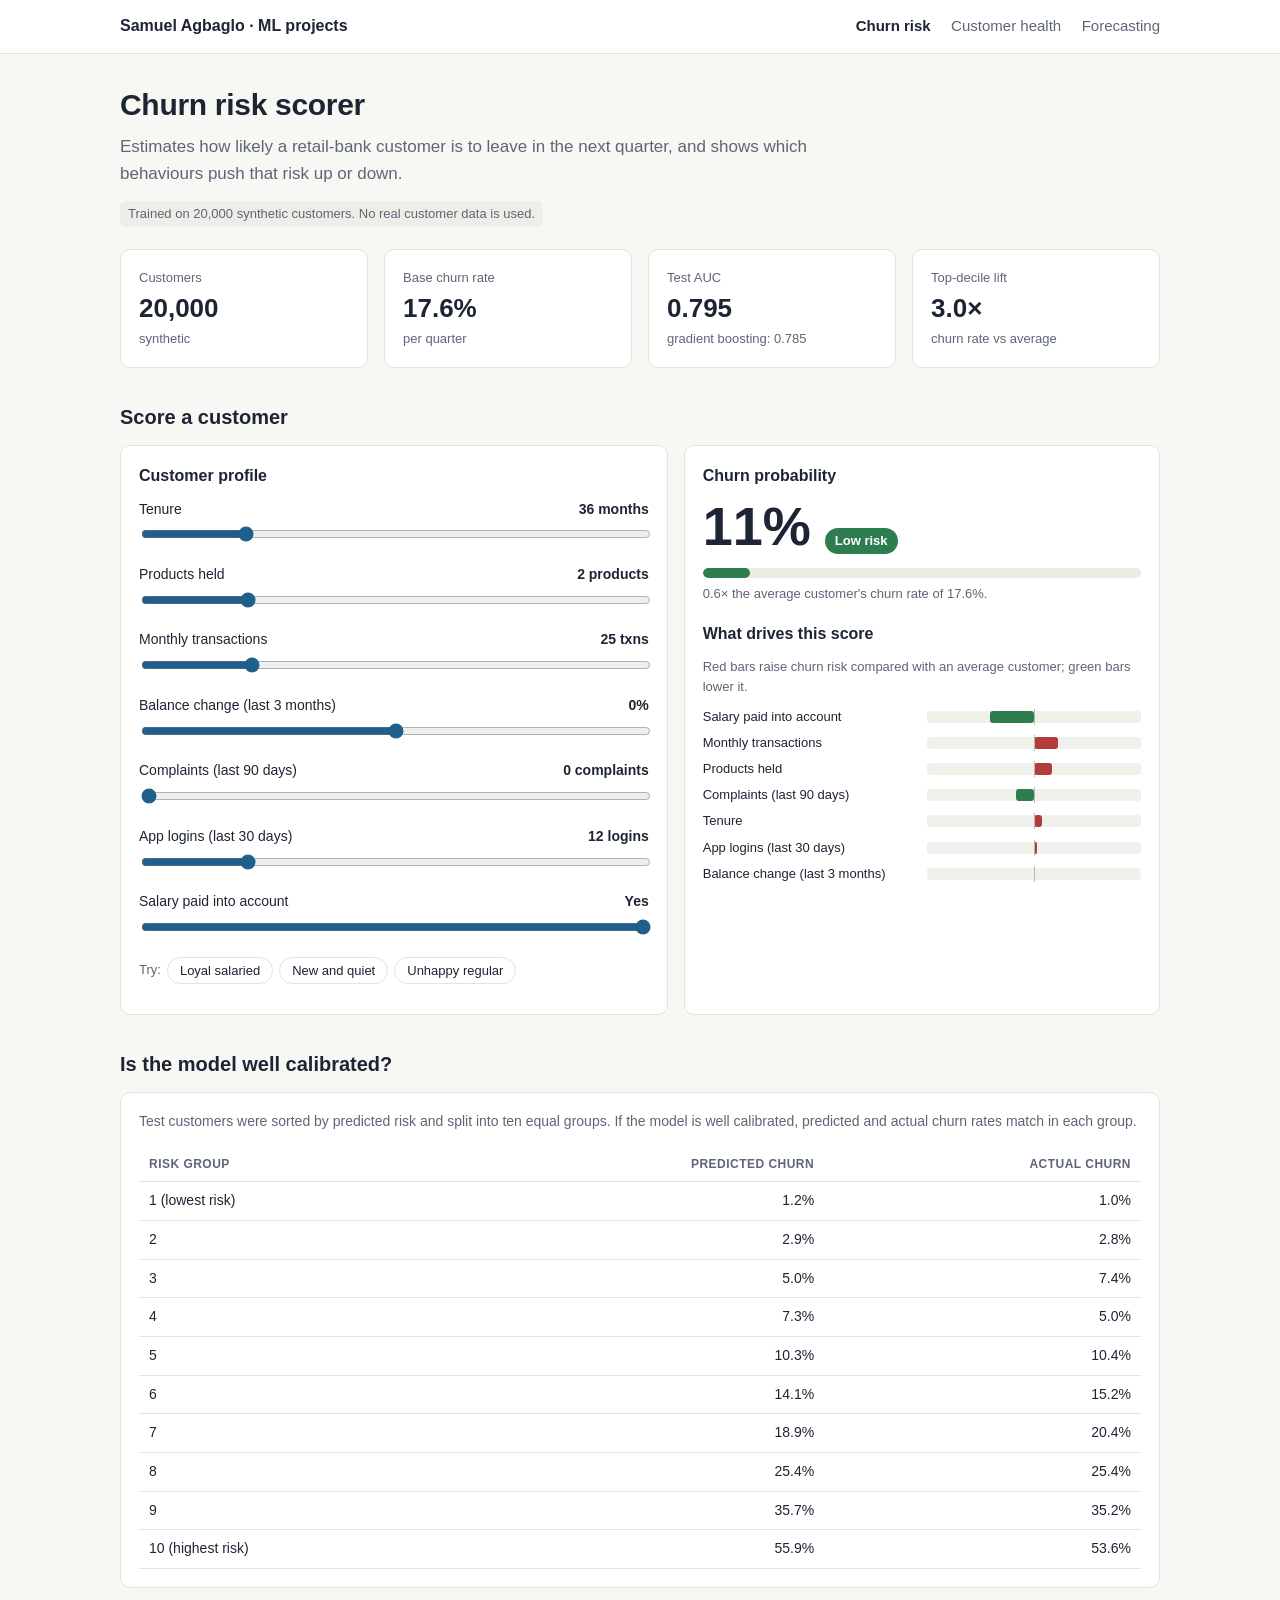
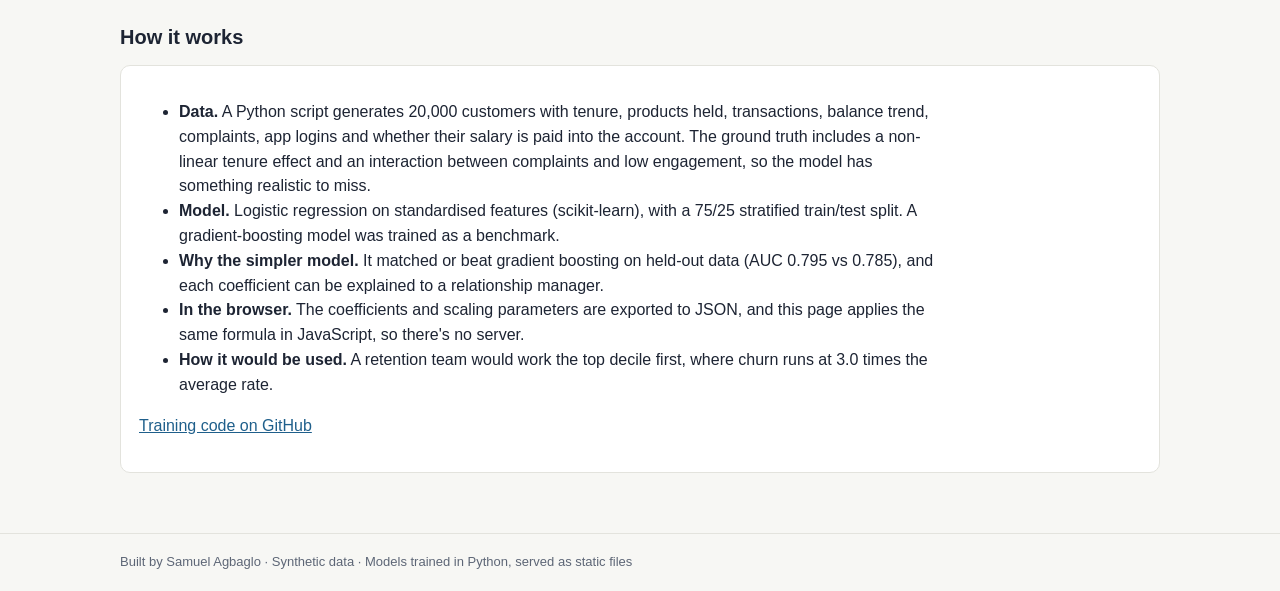
==== site/churn/index.html @ 9b4a9449 "Add three ML portfolio projects: churn, customer health, forecasting Co-Authored-By: Claude Opus 5.5" ====
<!DOCTYPE html>
<html lang="en">
<head>
  <meta charset="utf-8">
  <meta name="viewport" content="width=device-width, initial-scale=1">
  <title>Churn risk scorer · Samuel Agbaglo</title>
  <meta name="description" content="Interactive churn risk model for retail-bank customers, trained in Python and scored in the browser.">
  <link rel="stylesheet" href="../assets/style.css">
</head>
<body>
  <header class="site"><div class="inner">
    <a class="brand" href="../">Samuel Agbaglo · ML projects</a>
    <nav>
      <a class="active" href="../churn/">Churn risk</a>
      <a href="../health/">Customer health</a>
      <a href="../forecast/">Forecasting</a>
    </nav>
  </div></header>

  <main>
    <h1>Churn risk scorer</h1>
    <p class="lede">Estimates how likely a retail-bank customer is to leave in the next quarter, and shows which behaviours push that risk up or down.</p>
    <span class="note">Trained on 20,000 synthetic customers. No real customer data is used.</span>

    <div class="grid four" style="margin-top:22px" id="kpis"></div>

    <h2>Score a customer</h2>
    <div class="grid two">
      <div class="card">
        <h3>Customer profile</h3>
        <div id="sliders"></div>
        <div class="tabs" id="presets"></div>
      </div>
      <div class="card">
        <h3>Churn probability</h3>
        <div style="display:flex;align-items:baseline;gap:14px">
          <div class="score" id="prob">–</div>
          <span class="badge" id="band"></span>
        </div>
        <div class="meter"><div id="meter"></div></div>
        <div style="font-size:13px;color:var(--muted)" id="compare"></div>
        <div class="drivers">
          <h3 style="margin-top:18px">What drives this score</h3>
          <div style="font-size:13px;color:var(--muted);margin-bottom:10px">Red bars raise churn risk compared with an average customer; green bars lower it.</div>
          <div id="drivers"></div>
        </div>
      </div>
    </div>

    <h2>Is the model well calibrated?</h2>
    <div class="card">
      <p style="margin-top:0;font-size:14px;color:var(--muted)">Test customers were sorted by predicted risk and split into ten equal groups. If the model is well calibrated, predicted and actual churn rates match in each group.</p>
      <table>
        <thead><tr><th>Risk group</th><th class="num">Predicted churn</th><th class="num">Actual churn</th></tr></thead>
        <tbody id="calibration"></tbody>
      </table>
    </div>

    <h2>How it works</h2>
    <div class="card prose">
      <ul>
        <li><strong>Data.</strong> A Python script generates 20,000 customers with tenure, products held, transactions, balance trend, complaints, app logins and whether their salary is paid into the account. The ground truth includes a non-linear tenure effect and an interaction between complaints and low engagement, so the model has something realistic to miss.</li>
        <li><strong>Model.</strong> Logistic regression on standardised features (scikit-learn), with a 75/25 stratified train/test split. A gradient-boosting model was trained as a benchmark.</li>
        <li><strong>Why the simpler model.</strong> <span id="why"></span></li>
        <li><strong>In the browser.</strong> The coefficients and scaling parameters are exported to JSON, and this page applies the same formula in JavaScript, so there's no server.</li>
        <li><strong>How it would be used.</strong> A retention team would work the top decile first, where churn runs at <span id="lift"></span> the average rate.</li>
      </ul>
      <p><a href="https://github.com/sammiel/ml-portfolio/blob/main/training/churn.py">Training code on GitHub</a></p>
    </div>
  </main>

  <footer><div class="inner">Built by Samuel Agbaglo · Synthetic data · Models trained in Python, served as static files</div></footer>

  <script src="../assets/common.js"></script>
  <script>
    const PRESETS = {
      "Loyal salaried": [96, 4, 60, 8, 0, 25, 1],
      "New and quiet": [4, 1, 6, -30, 1, 2, 0],
      "Unhappy regular": [40, 2, 30, -15, 4, 3, 1],
    };

    loadModel("model.json").then((model) => {
      const m = model.metrics;
      document.getElementById("kpis").innerHTML = [
        ["Customers", m.rows.toLocaleString(), "synthetic"],
        ["Base churn rate", pct(m.churn_rate, 1), "per quarter"],
        ["Test AUC", m.logreg_auc.toFixed(3), `gradient boosting: ${m.gbm_auc.toFixed(3)}`],
        ["Top-decile lift", `${m.top_decile_lift.toFixed(1)}×`, "churn rate vs average"],
      ].map(([l, v, s]) => `<div class="card kpi"><div class="label">${l}</div><div class="value">${v}</div><div class="sub">${s}</div></div>`).join("");

      document.getElementById("why").textContent =
        `It matched or beat gradient boosting on held-out data (AUC ${m.logreg_auc.toFixed(3)} vs ${m.gbm_auc.toFixed(3)}), and each coefficient can be explained to a relationship manager.`;
      document.getElementById("lift").textContent = `${m.top_decile_lift.toFixed(1)} times`;

      document.getElementById("calibration").innerHTML = model.calibration.map((c, i) =>
        `<tr><td>${i === 0 ? "1 (lowest risk)" : i === 9 ? "10 (highest risk)" : i + 1}</td><td class="num">${pct(c.predicted, 1)}</td><td class="num">${pct(c.actual, 1)}</td></tr>`
      ).join("");

      const update = (values) => {
        const { probability, contributions } = scoreLogistic(model, values);
        const prob = document.getElementById("prob");
        prob.textContent = probability < 0.005 ? "<1%" : pct(probability);
        const band = document.getElementById("band");
        const [name, cls, colour] = probability < 0.15 ? ["Low risk", "good", "var(--good)"]
          : probability < 0.35 ? ["Medium risk", "warn", "var(--warn)"] : ["High risk", "bad", "var(--bad)"];
        band.textContent = name;
        band.className = `badge ${cls}`;
        const meter = document.getElementById("meter");
        meter.style.width = `${Math.max(2, probability * 100)}%`;
        meter.style.background = colour;
        const ratio = probability / m.churn_rate;
        document.getElementById("compare").textContent =
          `${ratio.toFixed(1)}× the average customer's churn rate of ${pct(m.churn_rate, 1)}.`;
        renderDrivers(document.getElementById("drivers"), contributions, false);
      };

      const sliders = buildSliders(
        document.getElementById("sliders"),
        model.features,
        model.features.map((f) => f.default),
        update,
      );
      update(sliders.read());

      const presets = document.getElementById("presets");
      presets.innerHTML = `<span style="font-size:13px;color:var(--muted);align-self:center">Try:</span>` +
        Object.keys(PRESETS).map((k) => `<button type="button">${k}</button>`).join("");
      presets.querySelectorAll("button").forEach((b) =>
        b.addEventListener("click", () => sliders.set(PRESETS[b.textContent])));
    });
  </script>
</body>
</html>
---- site/assets/style.css ----
:root {
  --bg: #f7f7f4;
  --surface: #ffffff;
  --ink: #1d2433;
  --muted: #5d6676;
  --line: #e3e3dd;
  --accent: #1f5f8b;
  --good: #2e7d4f;
  --warn: #b7791f;
  --bad: #b23b3b;
  --radius: 10px;
}

* { box-sizing: border-box; }

body {
  margin: 0;
  font-family: -apple-system, BlinkMacSystemFont, "Segoe UI", Roboto, "Helvetica Neue", Arial, sans-serif;
  background: var(--bg);
  color: var(--ink);
  line-height: 1.55;
}

a { color: var(--accent); }

header.site {
  border-bottom: 1px solid var(--line);
  background: var(--surface);
}
header.site .inner {
  max-width: 1080px;
  margin: 0 auto;
  padding: 14px 20px;
  display: flex;
  gap: 20px;
  align-items: center;
  flex-wrap: wrap;
}
header.site .brand { font-weight: 700; text-decoration: none; color: var(--ink); margin-right: auto; }
header.site nav a { text-decoration: none; color: var(--muted); margin-left: 16px; font-size: 15px; }
header.site nav a.active { color: var(--ink); font-weight: 600; }

main { max-width: 1080px; margin: 0 auto; padding: 28px 20px 60px; }

h1 { font-size: 30px; margin: 0 0 6px; letter-spacing: -0.01em; }
h2 { font-size: 20px; margin: 34px 0 12px; }
h3 { font-size: 16px; margin: 0 0 10px; }
.lede { color: var(--muted); font-size: 17px; max-width: 760px; margin: 0 0 8px; }
.note {
  display: inline-block;
  font-size: 13px;
  color: var(--muted);
  background: #eeeee8;
  border-radius: 6px;
  padding: 3px 8px;
  margin-top: 6px;
}

.card {
  background: var(--surface);
  border: 1px solid var(--line);
  border-radius: var(--radius);
  padding: 18px;
}

.grid { display: grid; gap: 16px; }
.grid.two { grid-template-columns: 1.15fr 1fr; }
.grid.three { grid-template-columns: repeat(3, 1fr); }
.grid.four { grid-template-columns: repeat(4, 1fr); }
@media (max-width: 820px) {
  .grid.two, .grid.three, .grid.four { grid-template-columns: 1fr; }
}

.kpi .label { font-size: 13px; color: var(--muted); }
.kpi .value { font-size: 26px; font-weight: 700; font-variant-numeric: tabular-nums; }
.kpi .sub { font-size: 13px; color: var(--muted); }

.field { margin-bottom: 14px; }
.field .row { display: flex; justify-content: space-between; font-size: 14px; margin-bottom: 4px; }
.field .row output { font-weight: 600; font-variant-numeric: tabular-nums; }
input[type="range"] { width: 100%; accent-color: var(--accent); }

.score {
  font-size: 54px;
  font-weight: 750;
  line-height: 1;
  font-variant-numeric: tabular-nums;
}
.badge {
  display: inline-block;
  font-size: 13px;
  font-weight: 600;
  padding: 3px 10px;
  border-radius: 999px;
  color: #fff;
}
.badge.good { background: var(--good); }
.badge.warn { background: var(--warn); }
.badge.bad { background: var(--bad); }

.meter { height: 10px; background: #ecece6; border-radius: 999px; overflow: hidden; margin: 14px 0 6px; }
.meter > div { height: 100%; border-radius: 999px; transition: width 0.2s ease; }

.drivers { margin-top: 18px; }
.driver { display: grid; grid-template-columns: 1fr 1fr; gap: 10px; align-items: center; font-size: 13px; margin-bottom: 6px; }
.driver .bar-wrap { position: relative; height: 12px; background: #f1f1ec; border-radius: 3px; }
.driver .bar-wrap::after { content: ""; position: absolute; left: 50%; top: -2px; bottom: -2px; width: 1px; background: #b9b9b0; }
.driver .bar { position: absolute; top: 0; bottom: 0; border-radius: 3px; }

table { width: 100%; border-collapse: collapse; font-size: 14px; }
th, td { text-align: left; padding: 8px 10px; border-bottom: 1px solid var(--line); }
th { font-size: 12px; text-transform: uppercase; letter-spacing: 0.04em; color: var(--muted); font-weight: 600; }
td.num, th.num { text-align: right; font-variant-numeric: tabular-nums; }
tbody tr.clickable { cursor: pointer; }
tbody tr.clickable:hover { background: #f4f6f8; }
tbody tr.selected { background: #e8f0f6; }

.scroll { max-height: 460px; overflow-y: auto; }

.tabs { display: flex; gap: 6px; margin-bottom: 12px; flex-wrap: wrap; }
.tabs button {
  border: 1px solid var(--line);
  background: var(--surface);
  color: var(--ink);
  border-radius: 999px;
  padding: 5px 12px;
  font-size: 13px;
  cursor: pointer;
}
.tabs button.on { background: var(--ink); color: #fff; border-color: var(--ink); }

.prose p, .prose li { max-width: 760px; }
.prose code { background: #ecece6; padding: 1px 5px; border-radius: 4px; font-size: 13px; }

.project-card { display: flex; flex-direction: column; text-decoration: none; color: inherit; transition: border-color 0.15s; }
.project-card:hover { border-color: var(--accent); }
.project-card .tag { font-size: 12px; color: var(--accent); font-weight: 600; text-transform: uppercase; letter-spacing: 0.05em; }
.project-card p { color: var(--muted); font-size: 14px; flex: 1; }
.project-card .go { font-size: 14px; font-weight: 600; color: var(--accent); }

footer { border-top: 1px solid var(--line); color: var(--muted); font-size: 13px; }
footer .inner { max-width: 1080px; margin: 0 auto; padding: 18px 20px; }
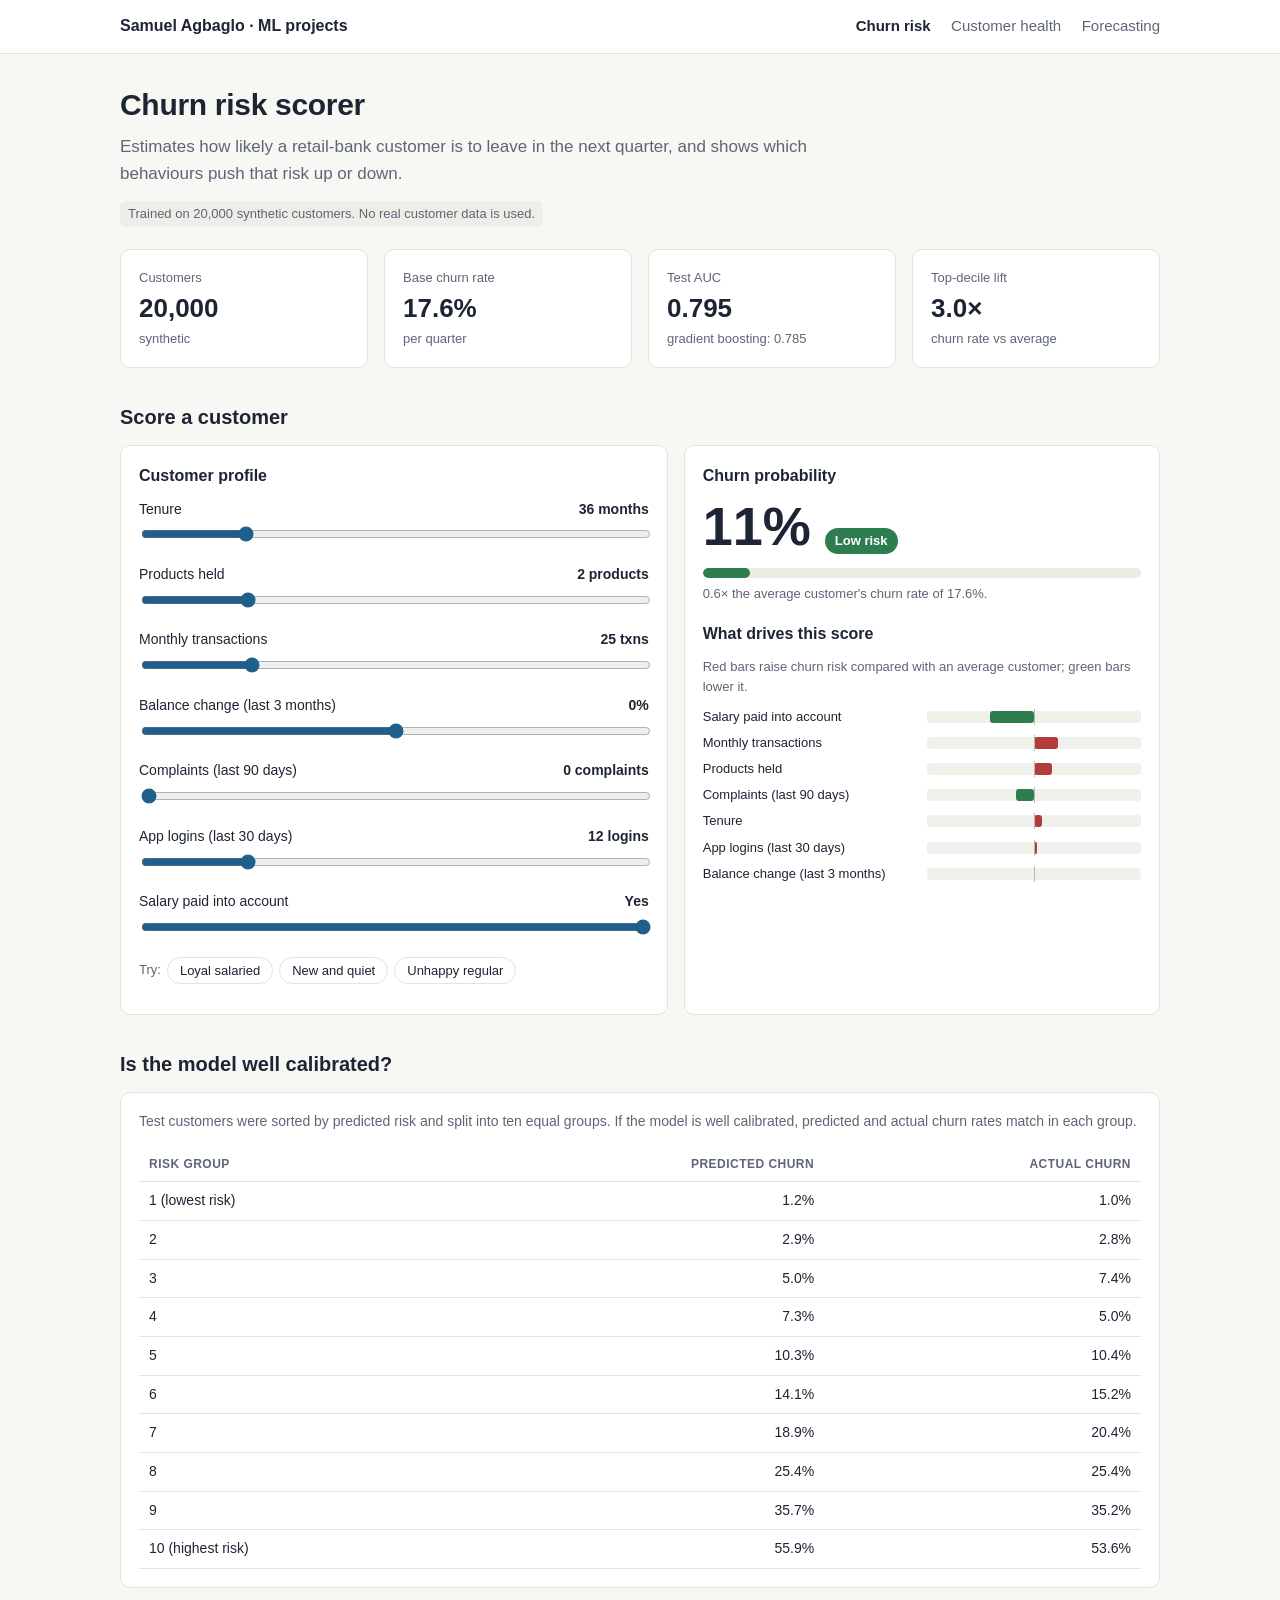
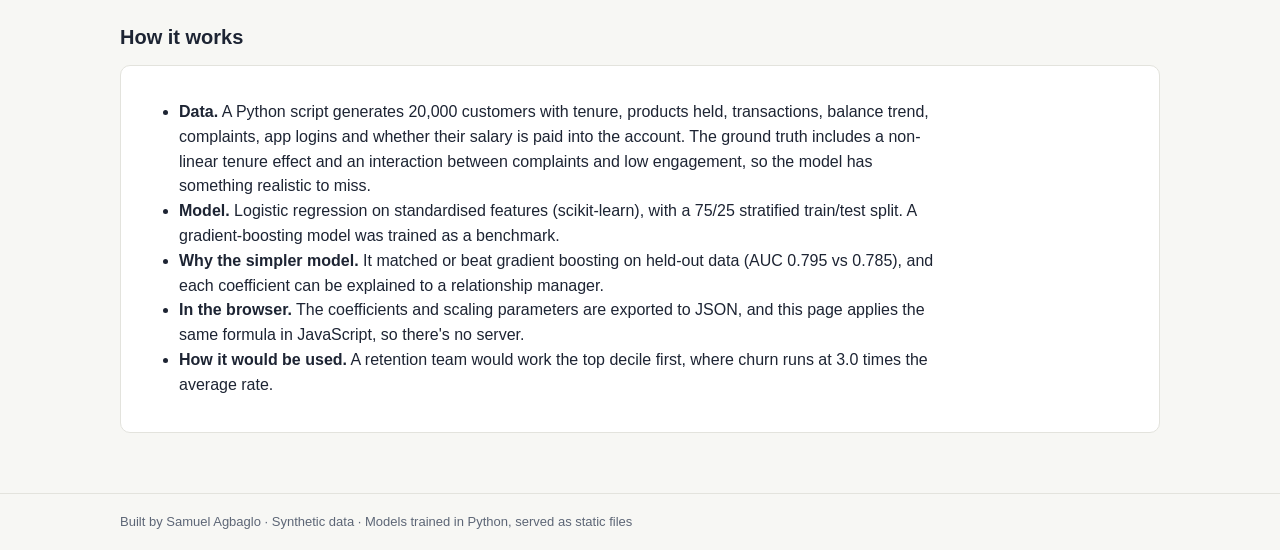
==== commit 495fcec4: "Remove GitHub source and training-code links from the site Drops the "Source code on GitHub" link fr" ====
--- a/site/churn/index.html
+++ b/site/churn/index.html
@@ -65,7 +65,6 @@
         <li><strong>In the browser.</strong> The coefficients and scaling parameters are exported to JSON, and this page applies the same formula in JavaScript, so there's no server.</li>
         <li><strong>How it would be used.</strong> A retention team would work the top decile first, where churn runs at <span id="lift"></span> the average rate.</li>
       </ul>
-      <p><a href="https://github.com/sammiel/ml-portfolio/blob/main/training/churn.py">Training code on GitHub</a></p>
     </div>
   </main>
 
